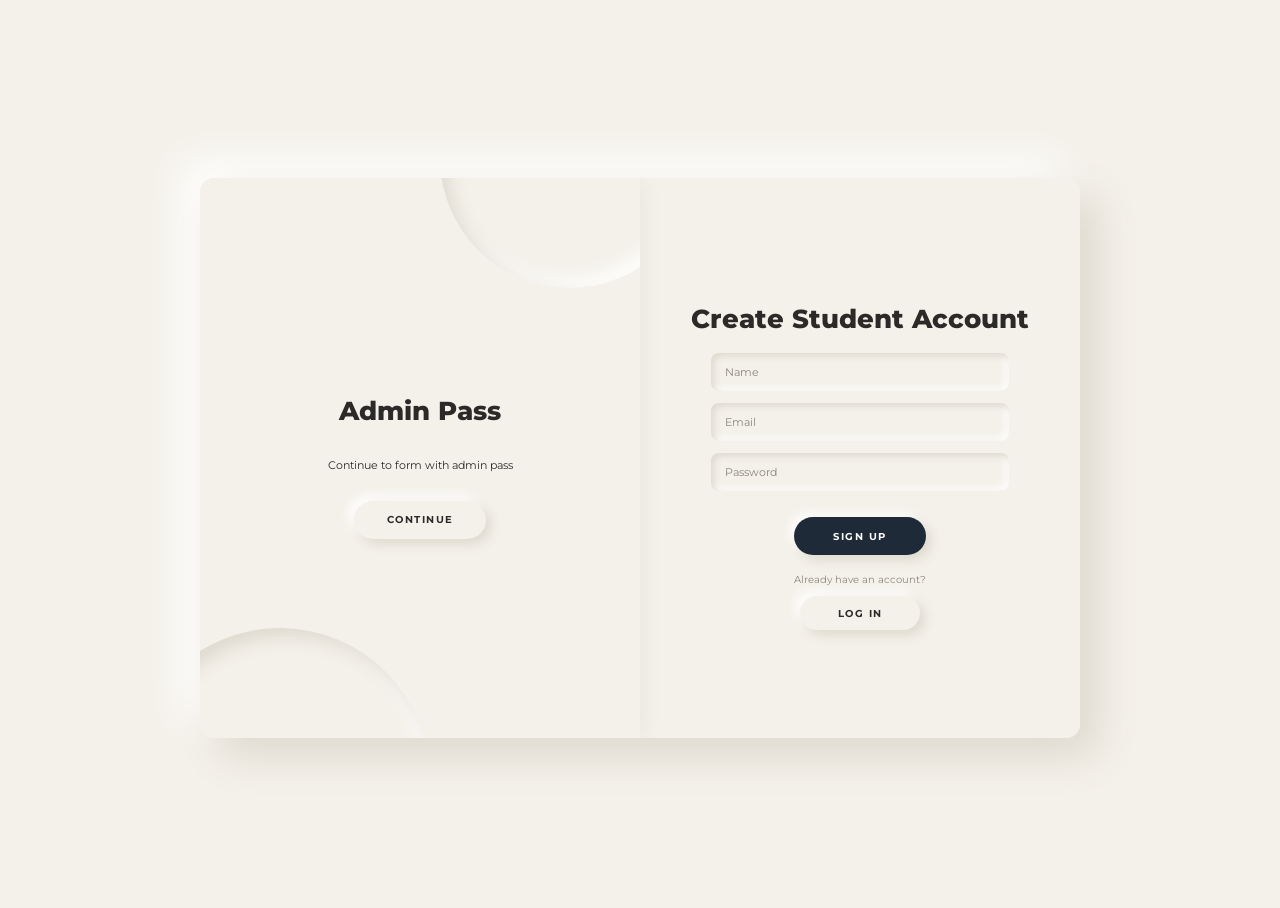
==== index.html @ 4ea73417 "Update index.html" ====
<!DOCTYPE html>
<html lang="en">
<head>
<meta charset="utf-8">
<meta name="viewport" content="width=device-width, initial-scale=1, viewport-fit=cover">
<title>Enrollment System</title>
<link href="https://fonts.googleapis.com/css2?family=Montserrat:wght@400;600;700;800&display=swap" rel="stylesheet">
<style>
:root{
  --bg:#F4F1EA; --sd:#DDD9CE; --sl:#FFFFFF; --text:#2C2A29; --muted:#8A857F;
  --navy:#1E2A38; --on-navy:#FFFFFF; --gold:#C5A880; --err:#B3402F;
  box-sizing:border-box; padding-top:env(safe-area-inset-top,0px); padding-bottom:env(safe-area-inset-bottom,0px);
}
@media (prefers-color-scheme:dark){:root:not([data-theme="light"]){
  --bg:#26282d; --sd:#1b1c20; --sl:#31343b; --text:#ECE8E0; --muted:#9A958D; --navy:#C5A880; --on-navy:#1E2A38; --err:#E8806E;}}
:root[data-theme="dark"]{--bg:#26282d; --sd:#1b1c20; --sl:#31343b; --text:#ECE8E0; --muted:#9A958D; --navy:#C5A880; --on-navy:#1E2A38; --err:#E8806E;}
,::before,*::after{margin:0;padding:0;box-sizing:border-box;user-select:none}
html{height:100%;scroll-padding-top:env(safe-area-inset-top,0px)}
body{min-height:100%;height:100%;display:flex;justify-content:center;align-items:center;background:var(--bg);color:var(--text);font-family:'Montserrat',system-ui,sans-serif;overflow:hidden}
.fit{width:calc(880px*var(--s,1));height:calc(560px*var(--s,1))}
.stage{width:880px;height:560px;position:relative;transform:scale(var(--s,1));transform-origin:0 0}
/* the shape morphs: rounded card -> circle -> card */
.shape{position:absolute;left:50%;top:50%;translate:-50% -50%;width:880px;height:560px;border-radius:14px;background:var(--bg);overflow:hidden;
  box-shadow:18px 18px 40px var(--sd),-18px -18px 40px var(--sl)}
.content{position:absolute;left:50%;top:50%;width:880px;height:560px;margin:-280px 0 0 -440px}
.layer{position:absolute;inset:0;background:var(--bg);display:flex}
.layer.hidden{visibility:hidden}
.half{position:relative;width:50%;height:100%;display:flex;flex-direction:column;align-items:center;justify-content:center;text-align:center;padding:0 48px;overflow:hidden}
.overlay{box-shadow:0 0 24px rgba(0,0,0,.06);z-index:1}
/* wheel icon shown while the card is a circle */
.wheel{position:absolute;left:50%;top:50%;width:150px;height:150px;margin:-75px 0 0 -75px;opacity:0;pointer-events:none}
.wheel img{width:100%;height:100%;object-fit:contain;display:block}
.wheel svg{width:100%;height:100%;fill:none;stroke:var(--gold);stroke-width:3;stroke-linecap:round}
h1{font-size:26px;font-weight:800;margin-bottom:18px}
p.sub{font-size:11px;line-height:1.7;margin-bottom:26px;max-width:210px}
.social{display:flex;gap:14px;margin-bottom:16px}
.social a{width:36px;height:36px;border-radius:50%;display:grid;place-items:center;color:var(--text);
  box-shadow:4px 4px 9px var(--sd),-4px -4px 9px var(--sl);font-size:12px;font-weight:800;cursor:pointer}
.social svg{width:13px;height:13px;fill:currentColor}
.or{font-size:9px;letter-spacing:1px;color:var(--muted);margin-bottom:14px;text-transform:uppercase}
input{width:270px;height:38px;border:0;outline:0;border-radius:8px;background:var(--bg);padding:0 14px;margin-bottom:12px;
  font:400 11px 'Montserrat',sans-serif;color:var(--text);box-shadow:inset 3px 3px 7px var(--sd),inset -3px -3px 7px var(--sl);user-select:text}
input::placeholder{color:var(--muted)}
.forgot{font-size:10px;border-bottom:1px solid var(--muted);padding-bottom:2px;margin:4px 0 8px}
.btn{height:38px;min-width:132px;padding:0 28px;border:0;border-radius:20px;font:700 10px 'Montserrat',sans-serif;letter-spacing:1.5px;text-transform:uppercase;cursor:pointer;margin-top:14px;transition:transform .2s,box-shadow .2s}
.btn.fill{background:var(--navy);color:var(--on-navy);box-shadow:5px 5px 12px var(--sd),-4px -4px 10px var(--sl)}
.btn.ghost{background:var(--bg);color:var(--text);box-shadow:5px 5px 12px var(--sd),-5px -5px 12px var(--sl);margin-top:0}
.btn.small{height:34px;min-width:120px}
.btn:hover{transform:translateY(-1px)}
.btn:active{transform:scale(.97);box-shadow:inset 3px 3px 7px var(--sd),inset -3px -3px 7px var(--sl)}
.btn:disabled{opacity:.6;cursor:wait}
.panel{display:flex;flex-direction:column;align-items:center;width:100%}
.panel[hidden]{display:none}
.alt{font-size:10px;color:var(--muted);margin:18px 0 10px}
.msg{position:absolute;left:0;right:0;bottom:30px;padding:0 40px;min-height:14px;font-size:10px;font-weight:600;color:var(--err)}
.orb{position:absolute;border-radius:50%;background:var(--bg);box-shadow:inset 8px 8px 18px var(--sd),inset -8px -8px 18px var(--sl);pointer-events:none}
.o1{width:260px;height:260px;top:-150px;right:-60px}
.o2{width:300px;height:300px;bottom:-190px;left:-70px}
</style>
</head>
<body>
<div class="fit"><div class="stage">
 <div class="shape" id="shape">
  <div class="content" id="content">

   <!-- Screen 1: Admin Pass | Create Student Account (or student log in) -->
   <div class="layer" id="s1">
    <div class="half overlay">
      <div class="orb o1"></div><div class="orb o2"></div>
      <h1>Admin Pass</h1>
      <p class="sub">Continue to form with admin pass</p>
      <button class="btn ghost" data-go>Continue</button>
    </div>
    <div class="half">
      <!-- new student: create account -->
      <div class="panel" id="pSignup">
        <h1>Create Student Account</h1>
        <input id="suName" placeholder="Name" aria-label="Name" autocomplete="name"><input id="suEmail" placeholder="Email" type="email" aria-label="Email" autocomplete="email"><input id="suPass" placeholder="Password" type="password" aria-label="Password" autocomplete="new-password">
        <button class="btn fill" id="btnSignup" type="button">Sign up</button>
        <div class="alt">Already have an account?</div>
        <button class="btn ghost small" id="toLogin" type="button">Log in</button>
      </div>
      <!-- returning student: log in -->
      <div class="panel" id="pLogin" hidden>
        <h1>Student Log in</h1>
        <input id="stEmail" placeholder="Email" type="email" aria-label="Email" autocomplete="email"><input id="stPass" placeholder="Password" type="password" aria-label="Password" autocomplete="current-password">
        <button class="btn fill" id="btnStLogin" type="button">Log in</button>
        <div class="alt">New here?</div>
        <button class="btn ghost small" id="toSignup" type="button">Create account</button>
      </div>
      <div class="msg" id="suMsg" role="alert"></div>
      <div class="msg" id="stMsg" role="alert"></div>
    </div>
   </div>

   <!-- Screen 2: Admin sign in | Student Pass -->
   <div class="layer hidden" id="s2">
    <div class="half">
      <h1>Admin Pass</h1>

      <input id="siEmail" placeholder="Email" type="email" aria-label="Email" autocomplete="email"><input id="siPass" placeholder="Password" type="password" aria-label="Password" autocomplete="current-password">

      <button class="btn fill" id="btnSignin" type="button" style="margin-top:6px">Sign in</button>
      <div class="msg" id="siMsg" role="alert"></div>
    </div>
    <div class="half overlay">
      <div class="orb o1"></div><div class="orb o2"></div>
      <h1>Student Pass</h1>
      <p class="sub">Continue using student account</p>
      <button class="btn ghost" data-go>Sign up</button>
    </div>
   </div>

  </div>
  <div class="wheel" id="wheel">
      <img src="ths.png" alt="">
  </div>
 </div>
</div></div>
<script>
(function(){
  var DURATION=2400, CIRCLE=300;           // total ms, circle diameter px
  var shape=document.getElementById('shape'), content=document.getElementById('content'), wheel=document.getElementById('wheel');
  var s1=document.getElementById('s1'), s2=document.getElementById('s2'), showing=s1, busy=false;
  var reduce=window.matchMedia&&matchMedia('(prefers-reduced-motion:reduce)').matches;

  var icons='<a aria-label="Facebook"><svg viewBox="0 0 320 512"><path d="M279.14 288l14.22-92.66h-88.91v-60.13c0-25.35 12.42-50.06 52.24-50.06h40.42V6.26S260.43 0 225.36 0c-73.22 0-121.08 44.38-121.08 124.72v70.62H22.89V288h81.39v224h100.17V288z"/></svg></a>'+
   '<a aria-label="LinkedIn">in</a>'+
   '<a aria-label="X"><svg viewBox="0 0 512 512"><path d="M389.2 48h70.6L305.6 224.2 487 464H345L233.7 318.6 106.5 464H35.8L200.7 275.5 26.8 48H172.4L272.9 180.9 389.2 48zM364.4 421.8h39.1L151.1 88h-42L364.4 421.8z"/></svg></a>';
  document.querySelectorAll('[data-soc]').forEach(function(n){n.innerHTML=icons;});

  var EASE='cubic-bezier(.65,0,.35,1)';
  function swap(){
    var to=showing===s1?s2:s1;
    to.classList.remove('hidden'); showing.classList.add('hidden'); showing=to;
    suMsg.textContent=''; siMsg.textContent=''; stMsg.textContent='';
  }
  function go(midFn){            // midFn = what to change while the wheel is spinning (default: swap the two screens)
    if(busy)return; busy=true;
    if(reduce){(midFn||swap)();busy=false;return;}
    var c=CIRCLE+'px';
    // card -> circle (0-.28) | hold & spin as a wheel (.28-.72, content swaps at .5) | circle -> card (.72-1)
    shape.animate([
      {width:'880px',height:'560px',borderRadius:'14px',transform:'rotate(0deg)',offset:0,easing:EASE},
      {width:c,height:c,borderRadius:'50%',transform:'rotate(0deg)',offset:.28,easing:'cubic-bezier(.45,0,.55,1)'},
      {width:c,height:c,borderRadius:'50%',transform:'rotate(360deg)',offset:.72,easing:EASE},
      {width:'880px',height:'560px',borderRadius:'14px',transform:'rotate(360deg)',offset:1}
    ],{duration:DURATION});
    content.animate([{opacity:1,offset:0},{opacity:0,offset:.12},{opacity:0,offset:.8},{opacity:1,offset:.95},{opacity:1,offset:1}],{duration:DURATION});
    wheel.animate([{opacity:0,offset:0},{opacity:0,offset:.2},{opacity:1,offset:.32},{opacity:1,offset:.68},{opacity:0,offset:.78},{opacity:0,offset:1}],{duration:DURATION});
    setTimeout(midFn||swap,DURATION*.5);
    setTimeout(function(){busy=false;},DURATION);
  }
  document.querySelectorAll('[data-go]').forEach(function(b){b.addEventListener('click',function(){go();});});

  /* ---- connect to the Java server (/signup, /signin) ---- */
  var suMsg=document.getElementById('suMsg'), siMsg=document.getElementById('siMsg'), stMsg=document.getElementById('stMsg');
  function submit(url,fields,btn,msg){
    msg.textContent=''; btn.disabled=true;
    fetch(url,{method:'POST',credentials:'same-origin',
      headers:{'Content-Type':'application/x-www-form-urlencoded'},body:new URLSearchParams(fields)})
      .then(function(r){return r.json();})
      .then(function(j){
        if(j.ok){location.href=j.redirect;}
        else{msg.textContent=j.error||'Something went wrong.';btn.disabled=false;}
      })
      .catch(function(){msg.textContent='Cannot reach the server. Is it running?';btn.disabled=false;});
  }
  var btnSignup=document.getElementById('btnSignup'), btnSignin=document.getElementById('btnSignin'), btnStLogin=document.getElementById('btnStLogin');
  var stEmail=document.getElementById('stEmail'), stPass=document.getElementById('stPass');
  btnSignup.addEventListener('click',function(){
    submit('/signup',{name:suName.value,email:suEmail.value,password:suPass.value},btnSignup,suMsg);
  });
  btnSignin.addEventListener('click',function(){
    submit('/signin',{email:siEmail.value,password:siPass.value},btnSignin,siMsg);
  });
  btnStLogin.addEventListener('click',function(){
    submit('/signin',{email:stEmail.value,password:stPass.value},btnStLogin,stMsg);
  });
  [suName,suEmail,suPass].forEach(function(i){i.addEventListener('keydown',function(e){if(e.key==='Enter')btnSignup.click();});});
  [siEmail,siPass].forEach(function(i){i.addEventListener('keydown',function(e){if(e.key==='Enter')btnSignin.click();});});
  [stEmail,stPass].forEach(function(i){i.addEventListener('keydown',function(e){if(e.key==='Enter')btnStLogin.click();});});

  /* ---- student: switch between "Create account" and "Log in" ---- */
  var pSignup=document.getElementById('pSignup'), pLogin=document.getElementById('pLogin');
  function showLogin(on){
    pSignup.hidden=on; pLogin.hidden=!on;
    suMsg.textContent=''; stMsg.textContent='';
    (on?stEmail:suName).focus();
  }
  document.getElementById('toLogin').addEventListener('click',function(){go(function(){showLogin(true);});});
  document.getElementById('toSignup').addEventListener('click',function(){go(function(){showLogin(false);});});

  function fit(){
    var s=Math.min(1,(window.innerWidth-24)/880,(window.innerHeight-24)/560);
    document.documentElement.style.setProperty('--s',Math.max(.3,s));
  }
  window.addEventListener('resize',fit); fit();
})();
</script>
</body>
</html>
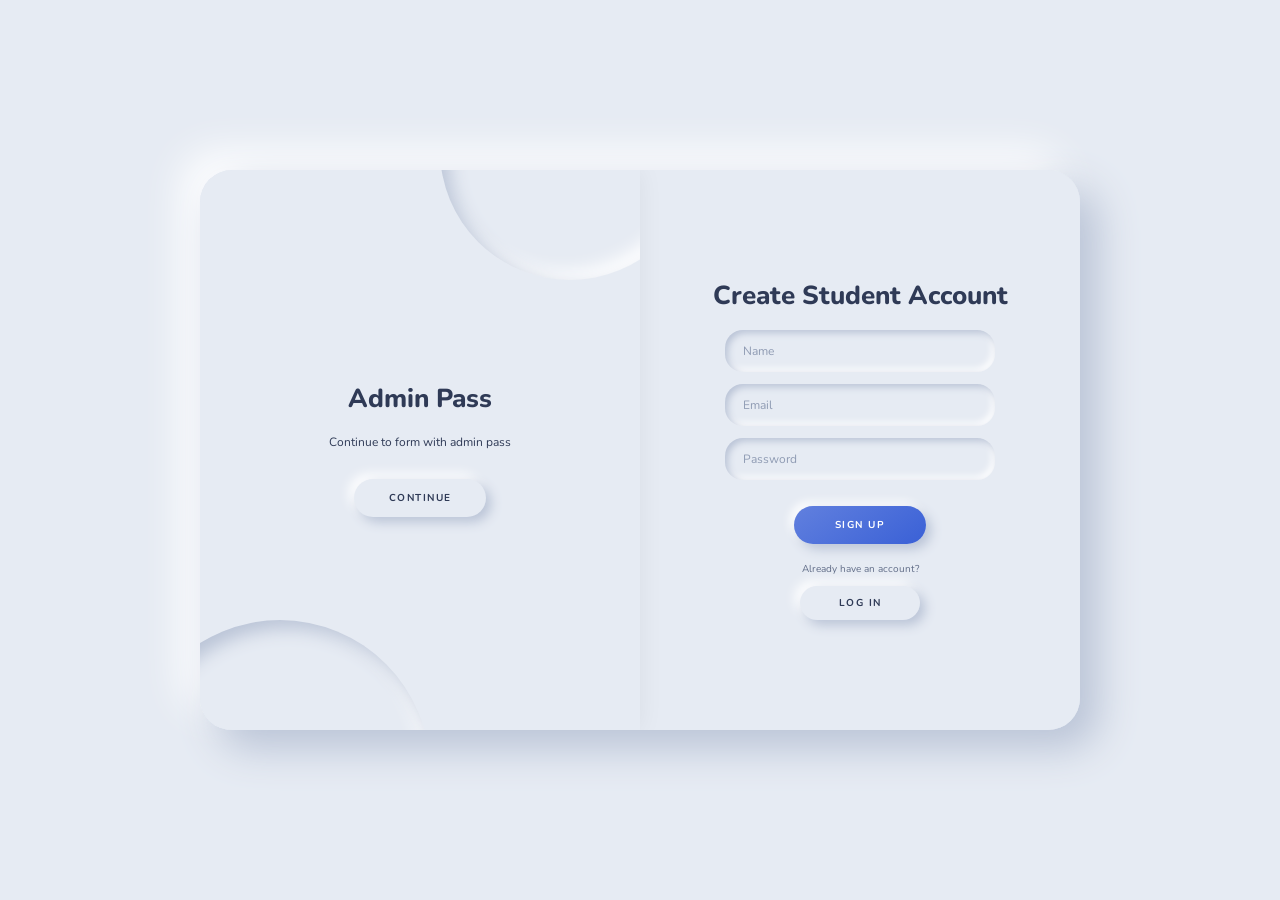
==== commit 0f8d2360: "Update index.html" ====
--- a/index.html
+++ b/index.html
@@ -4,23 +4,23 @@
 <meta charset="utf-8">
 <meta name="viewport" content="width=device-width, initial-scale=1, viewport-fit=cover">
 <title>Enrollment System</title>
-<link href="https://fonts.googleapis.com/css2?family=Montserrat:wght@400;600;700;800&display=swap" rel="stylesheet">
+<link href="https://fonts.googleapis.com/css2?family=Nunito:wght@400;600;700;800&display=swap" rel="stylesheet">
 <style>
 :root{
-  --bg:#F4F1EA; --sd:#DDD9CE; --sl:#FFFFFF; --text:#2C2A29; --muted:#8A857F;
-  --navy:#1E2A38; --on-navy:#FFFFFF; --gold:#C5A880; --err:#B3402F;
+  --bg:#e6ebf3; --sd:#b9c3d6; --sl:#FFFFFF; --text:#2f3a56; --muted:#5f6b86;
+  --navy:#3a60d6; --on-navy:#FFFFFF; --gold:#3a60d6; --err:#B3402F;
   box-sizing:border-box; padding-top:env(safe-area-inset-top,0px); padding-bottom:env(safe-area-inset-bottom,0px);
 }
 @media (prefers-color-scheme:dark){:root:not([data-theme="light"]){
-  --bg:#26282d; --sd:#1b1c20; --sl:#31343b; --text:#ECE8E0; --muted:#9A958D; --navy:#C5A880; --on-navy:#1E2A38; --err:#E8806E;}}
-:root[data-theme="dark"]{--bg:#26282d; --sd:#1b1c20; --sl:#31343b; --text:#ECE8E0; --muted:#9A958D; --navy:#C5A880; --on-navy:#1E2A38; --err:#E8806E;}
-,::before,*::after{margin:0;padding:0;box-sizing:border-box;user-select:none}
+  --bg:#2a2e38; --sd:#1d2028; --sl:#363b47; --text:#e6e9f2; --muted:#a3abc0; --navy:#8ea6ff; --on-navy:#1d2028; --gold:#8ea6ff; --err:#E8806E;}}
+:root[data-theme="dark"]{--bg:#2a2e38; --sd:#1d2028; --sl:#363b47; --text:#e6e9f2; --muted:#a3abc0; --navy:#8ea6ff; --on-navy:#1d2028; --gold:#8ea6ff; --err:#E8806E;}
+*,*::before,*::after{margin:0;padding:0;box-sizing:border-box;user-select:none}
 html{height:100%;scroll-padding-top:env(safe-area-inset-top,0px)}
-body{min-height:100%;height:100%;display:flex;justify-content:center;align-items:center;background:var(--bg);color:var(--text);font-family:'Montserrat',system-ui,sans-serif;overflow:hidden}
+body{min-height:100%;height:100%;display:flex;justify-content:center;align-items:center;background:var(--bg);color:var(--text);font-family:'Nunito',system-ui,sans-serif;overflow:hidden}
 .fit{width:calc(880px*var(--s,1));height:calc(560px*var(--s,1))}
 .stage{width:880px;height:560px;position:relative;transform:scale(var(--s,1));transform-origin:0 0}
 /* the shape morphs: rounded card -> circle -> card */
-.shape{position:absolute;left:50%;top:50%;translate:-50% -50%;width:880px;height:560px;border-radius:14px;background:var(--bg);overflow:hidden;
+.shape{position:absolute;left:50%;top:50%;translate:-50% -50%;width:880px;height:560px;border-radius:32px;background:var(--bg);overflow:hidden;
   box-shadow:18px 18px 40px var(--sd),-18px -18px 40px var(--sl)}
 .content{position:absolute;left:50%;top:50%;width:880px;height:560px;margin:-280px 0 0 -440px}
 .layer{position:absolute;inset:0;background:var(--bg);display:flex}
@@ -31,19 +31,21 @@
 .wheel{position:absolute;left:50%;top:50%;width:150px;height:150px;margin:-75px 0 0 -75px;opacity:0;pointer-events:none}
 .wheel img{width:100%;height:100%;object-fit:contain;display:block}
 .wheel svg{width:100%;height:100%;fill:none;stroke:var(--gold);stroke-width:3;stroke-linecap:round}
-h1{font-size:26px;font-weight:800;margin-bottom:18px}
-p.sub{font-size:11px;line-height:1.7;margin-bottom:26px;max-width:210px}
+h1{font-size:26px;font-weight:800;line-height:1.2;margin-bottom:18px}
+p.sub{font-size:12px;line-height:1.7;margin-bottom:26px;max-width:210px}
 .social{display:flex;gap:14px;margin-bottom:16px}
 .social a{width:36px;height:36px;border-radius:50%;display:grid;place-items:center;color:var(--text);
   box-shadow:4px 4px 9px var(--sd),-4px -4px 9px var(--sl);font-size:12px;font-weight:800;cursor:pointer}
 .social svg{width:13px;height:13px;fill:currentColor}
 .or{font-size:9px;letter-spacing:1px;color:var(--muted);margin-bottom:14px;text-transform:uppercase}
-input{width:270px;height:38px;border:0;outline:0;border-radius:8px;background:var(--bg);padding:0 14px;margin-bottom:12px;
-  font:400 11px 'Montserrat',sans-serif;color:var(--text);box-shadow:inset 3px 3px 7px var(--sd),inset -3px -3px 7px var(--sl);user-select:text}
-input::placeholder{color:var(--muted)}
+input{width:270px;height:42px;transition:box-shadow .2s;border:0;outline:0;border-radius:18px;background:var(--bg);padding:0 18px;margin-bottom:12px;
+  font:500 12px 'Nunito',sans-serif;color:var(--text);box-shadow:inset 3px 3px 7px var(--sd),inset -3px -3px 7px var(--sl);user-select:text}
+input::placeholder{color:#8f9bb3;font-weight:400}
+input:focus{box-shadow:inset 3px 3px 7px var(--sd),inset -3px -3px 7px var(--sl),0 0 0 3px color-mix(in srgb,var(--navy) 45%,transparent)}
+.btn:focus-visible,.social a:focus-visible{outline:3px solid color-mix(in srgb,var(--navy) 55%,transparent);outline-offset:3px}
 .forgot{font-size:10px;border-bottom:1px solid var(--muted);padding-bottom:2px;margin:4px 0 8px}
-.btn{height:38px;min-width:132px;padding:0 28px;border:0;border-radius:20px;font:700 10px 'Montserrat',sans-serif;letter-spacing:1.5px;text-transform:uppercase;cursor:pointer;margin-top:14px;transition:transform .2s,box-shadow .2s}
-.btn.fill{background:var(--navy);color:var(--on-navy);box-shadow:5px 5px 12px var(--sd),-4px -4px 10px var(--sl)}
+.btn{height:38px;min-width:132px;padding:0 28px;border:0;border-radius:20px;font:700 10px 'Nunito',sans-serif;letter-spacing:1.5px;text-transform:uppercase;cursor:pointer;margin-top:14px;transition:transform .2s,box-shadow .2s}
+.btn.fill{background:linear-gradient(145deg,color-mix(in srgb,var(--navy) 80%,#fff),var(--navy));color:var(--on-navy);box-shadow:5px 5px 12px var(--sd),-4px -4px 10px var(--sl)}
 .btn.ghost{background:var(--bg);color:var(--text);box-shadow:5px 5px 12px var(--sd),-5px -5px 12px var(--sl);margin-top:0}
 .btn.small{height:34px;min-width:120px}
 .btn:hover{transform:translateY(-1px)}
@@ -141,10 +143,10 @@
     var c=CIRCLE+'px';
     // card -> circle (0-.28) | hold & spin as a wheel (.28-.72, content swaps at .5) | circle -> card (.72-1)
     shape.animate([
-      {width:'880px',height:'560px',borderRadius:'14px',transform:'rotate(0deg)',offset:0,easing:EASE},
+      {width:'880px',height:'560px',borderRadius:'32px',transform:'rotate(0deg)',offset:0,easing:EASE},
       {width:c,height:c,borderRadius:'50%',transform:'rotate(0deg)',offset:.28,easing:'cubic-bezier(.45,0,.55,1)'},
       {width:c,height:c,borderRadius:'50%',transform:'rotate(360deg)',offset:.72,easing:EASE},
-      {width:'880px',height:'560px',borderRadius:'14px',transform:'rotate(360deg)',offset:1}
+      {width:'880px',height:'560px',borderRadius:'32px',transform:'rotate(360deg)',offset:1}
     ],{duration:DURATION});
     content.animate([{opacity:1,offset:0},{opacity:0,offset:.12},{opacity:0,offset:.8},{opacity:1,offset:.95},{opacity:1,offset:1}],{duration:DURATION});
     wheel.animate([{opacity:0,offset:0},{opacity:0,offset:.2},{opacity:1,offset:.32},{opacity:1,offset:.68},{opacity:0,offset:.78},{opacity:0,offset:1}],{duration:DURATION});
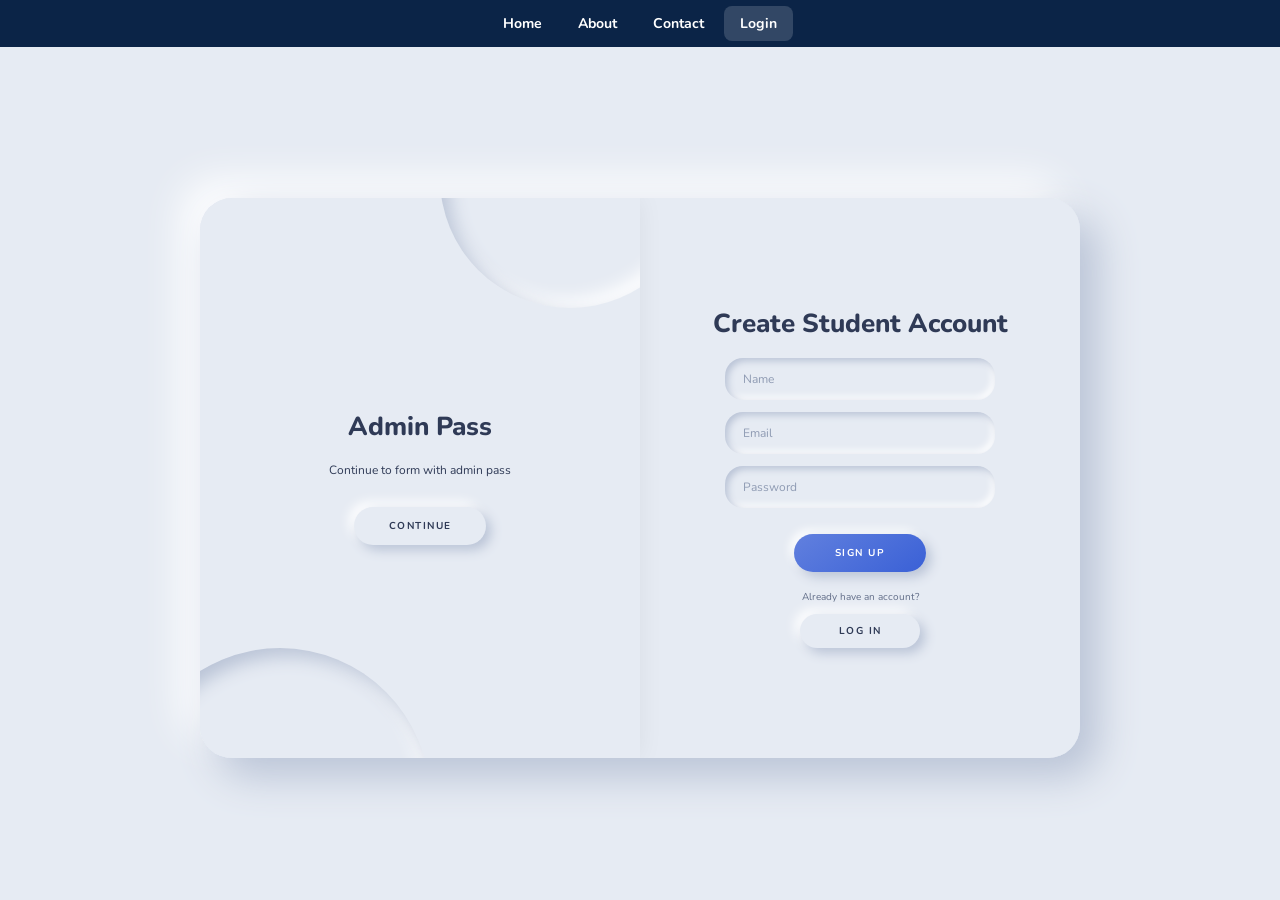
==== commit be3ebe24: "Update index.html" ====
--- a/index.html
+++ b/index.html
@@ -9,63 +9,291 @@
 :root{
   --bg:#e6ebf3; --sd:#b9c3d6; --sl:#FFFFFF; --text:#2f3a56; --muted:#5f6b86;
   --navy:#3a60d6; --on-navy:#FFFFFF; --gold:#3a60d6; --err:#B3402F;
-  box-sizing:border-box; padding-top:env(safe-area-inset-top,0px); padding-bottom:env(safe-area-inset-bottom,0px);
-}
-@media (prefers-color-scheme:dark){:root:not([data-theme="light"]){
-  --bg:#2a2e38; --sd:#1d2028; --sl:#363b47; --text:#e6e9f2; --muted:#a3abc0; --navy:#8ea6ff; --on-navy:#1d2028; --gold:#8ea6ff; --err:#E8806E;}}
-:root[data-theme="dark"]{--bg:#2a2e38; --sd:#1d2028; --sl:#363b47; --text:#e6e9f2; --muted:#a3abc0; --navy:#8ea6ff; --on-navy:#1d2028; --gold:#8ea6ff; --err:#E8806E;}
-*,*::before,*::after{margin:0;padding:0;box-sizing:border-box;user-select:none}
-html{height:100%;scroll-padding-top:env(safe-area-inset-top,0px)}
-body{min-height:100%;height:100%;display:flex;justify-content:center;align-items:center;background:var(--bg);color:var(--text);font-family:'Nunito',system-ui,sans-serif;overflow:hidden}
-.fit{width:calc(880px*var(--s,1));height:calc(560px*var(--s,1))}
-.stage{width:880px;height:560px;position:relative;transform:scale(var(--s,1));transform-origin:0 0}
-/* the shape morphs: rounded card -> circle -> card */
-.shape{position:absolute;left:50%;top:50%;translate:-50% -50%;width:880px;height:560px;border-radius:32px;background:var(--bg);overflow:hidden;
-  box-shadow:18px 18px 40px var(--sd),-18px -18px 40px var(--sl)}
-.content{position:absolute;left:50%;top:50%;width:880px;height:560px;margin:-280px 0 0 -440px}
-.layer{position:absolute;inset:0;background:var(--bg);display:flex}
-.layer.hidden{visibility:hidden}
-.half{position:relative;width:50%;height:100%;display:flex;flex-direction:column;align-items:center;justify-content:center;text-align:center;padding:0 48px;overflow:hidden}
-.overlay{box-shadow:0 0 24px rgba(0,0,0,.06);z-index:1}
-/* wheel icon shown while the card is a circle */
-.wheel{position:absolute;left:50%;top:50%;width:150px;height:150px;margin:-75px 0 0 -75px;opacity:0;pointer-events:none}
-.wheel img{width:100%;height:100%;object-fit:contain;display:block}
-.wheel svg{width:100%;height:100%;fill:none;stroke:var(--gold);stroke-width:3;stroke-linecap:round}
-h1{font-size:26px;font-weight:800;line-height:1.2;margin-bottom:18px}
-p.sub{font-size:12px;line-height:1.7;margin-bottom:26px;max-width:210px}
-.social{display:flex;gap:14px;margin-bottom:16px}
-.social a{width:36px;height:36px;border-radius:50%;display:grid;place-items:center;color:var(--text);
-  box-shadow:4px 4px 9px var(--sd),-4px -4px 9px var(--sl);font-size:12px;font-weight:800;cursor:pointer}
-.social svg{width:13px;height:13px;fill:currentColor}
-.or{font-size:9px;letter-spacing:1px;color:var(--muted);margin-bottom:14px;text-transform:uppercase}
-input{width:270px;height:42px;transition:box-shadow .2s;border:0;outline:0;border-radius:18px;background:var(--bg);padding:0 18px;margin-bottom:12px;
-  font:500 12px 'Nunito',sans-serif;color:var(--text);box-shadow:inset 3px 3px 7px var(--sd),inset -3px -3px 7px var(--sl);user-select:text}
-input::placeholder{color:#8f9bb3;font-weight:400}
-input:focus{box-shadow:inset 3px 3px 7px var(--sd),inset -3px -3px 7px var(--sl),0 0 0 3px color-mix(in srgb,var(--navy) 45%,transparent)}
-.btn:focus-visible,.social a:focus-visible{outline:3px solid color-mix(in srgb,var(--navy) 55%,transparent);outline-offset:3px}
-.forgot{font-size:10px;border-bottom:1px solid var(--muted);padding-bottom:2px;margin:4px 0 8px}
-.btn{height:38px;min-width:132px;padding:0 28px;border:0;border-radius:20px;font:700 10px 'Nunito',sans-serif;letter-spacing:1.5px;text-transform:uppercase;cursor:pointer;margin-top:14px;transition:transform .2s,box-shadow .2s}
-.btn.fill{background:linear-gradient(145deg,color-mix(in srgb,var(--navy) 80%,#fff),var(--navy));color:var(--on-navy);box-shadow:5px 5px 12px var(--sd),-4px -4px 10px var(--sl)}
-.btn.ghost{background:var(--bg);color:var(--text);box-shadow:5px 5px 12px var(--sd),-5px -5px 12px var(--sl);margin-top:0}
-.btn.small{height:34px;min-width:120px}
-.btn:hover{transform:translateY(-1px)}
-.btn:active{transform:scale(.97);box-shadow:inset 3px 3px 7px var(--sd),inset -3px -3px 7px var(--sl)}
-.btn:disabled{opacity:.6;cursor:wait}
-.panel{display:flex;flex-direction:column;align-items:center;width:100%}
-.panel[hidden]{display:none}
-.alt{font-size:10px;color:var(--muted);margin:18px 0 10px}
-.msg{position:absolute;left:0;right:0;bottom:30px;padding:0 40px;min-height:14px;font-size:10px;font-weight:600;color:var(--err)}
-.orb{position:absolute;border-radius:50%;background:var(--bg);box-shadow:inset 8px 8px 18px var(--sd),inset -8px -8px 18px var(--sl);pointer-events:none}
-.o1{width:260px;height:260px;top:-150px;right:-60px}
-.o2{width:300px;height:300px;bottom:-190px;left:-70px}
+  color-scheme:light; box-sizing:border-box; padding-top:env(safe-area-inset-top,0px); padding-bottom:env(safe-area-inset-bottom,0px);
+}
+*,*::before,*::after{
+  margin:0;
+  padding:0;
+  box-sizing:border-box;
+  user-select:none
+}
+  
+html{
+  height:100%;
+  scroll-padding-top:env(safe-area-inset-top,0px)
+}
+  
+body{
+min-height:100%;
+  height:100%;
+  display:flex;
+  justify-content:center;
+  align-items:center;
+  background:var(--bg);
+  color:var(--text);
+  font-family:'Nunito',system-ui,sans-serif;overflow:hidden
+}
+  
+  
+.fit{width:calc(880px*var(--s,1));
+     height:calc(560px*var(--s,1))
+    }
+
+.stage{width:880px;
+       height:560px;
+       position:relative;
+       transform:scale(var(--s,1));
+       transform-origin:0 0
+      }
+
+.shape{
+  position:absolute;
+  left:50%;
+  top:50%;
+  translate:-50% -50%;
+  width:880px;
+  height:560px;
+  border-radius:32px;
+  background:var(--bg);
+  overflow:hidden;
+  box-shadow:18px 18px 40px var(--sd),-18px -18px 40px var(--sl)
+}
+  
+.content{position:absolute;
+         left:50%;
+         top:50%;
+         width:880px;
+         height:560px;
+         margin:-280px 0 0 -440px
+        }
+  
+.layer{position:absolute;
+       inset:0;
+       background:var(--bg);
+       display:flex
+      }
+  
+.layer.hidden{
+  visibility:hidden
+}
+  
+.half{position:relative;
+      width:50%;
+      height:100%;
+      display:flex;
+      flex-direction:column;
+      align-items:center;
+      justify-content:center;
+      text-align:center;
+      padding:0 48px;
+      overflow:hidden
+     }
+  
+.overlay{
+  box-shadow:0 0 24px rgba(0,0,0,.06);z-index:1
+        }
+
+.wheel{position:absolute;
+       left:50%;
+       top:50%;
+       width:150px;
+       height:150px;
+       margin:-75px 0 0 -75px;
+       opacity:0;pointer-events:none
+      }
+  
+.wheel img{width:100%;
+           height:100%;
+           object-fit:contain;
+           display:block
+          }
+  
+.wheel svg{width:100%;
+           height:100%;
+           fill:none;
+           stroke:var(--gold);stroke-width:3;stroke-linecap:round
+          }
+  
+h1{font-size:26px;
+   font-weight:800;
+   line-height:1.2;
+   margin-bottom:18px
+  }
+  
+p.sub{
+  font-size:12px;
+  line-height:1.7;
+  margin-bottom:26px;
+  max-width:210px
+}
+  
+.social{
+  display:flex;
+        gap:14px;
+        margin-bottom:16px
+       }
+  
+.social a{
+  width:36px;
+          height:36px;
+          border-radius:50%;
+          display:grid;
+          place-items:center;
+          color:var(--text);
+  box-shadow:4px 4px 9px var(--sd),-4px -4px 9px var(--sl);
+          font-size:12px;
+          font-weight:800;
+          cursor:pointer
+         }
+  
+.social svg{
+  width:13px;
+            height:13px;
+            fill:currentColor
+           }
+  
+.or{
+  font-size:9px;
+    letter-spacing:1px;
+    color:var(--muted);
+    margin-bottom:14px;
+    text-transform:uppercase
+   }
+  
+input{
+  width:270px;
+      height:42px;
+      transition:box-shadow .2s;
+      border:0;
+      outline:0;
+      border-radius:18px;
+      background:var(--bg);padding:0 18px;
+      margin-bottom:12px;
+  font:500 12px 'Nunito',sans-serif;color:var(--text);
+      box-shadow:inset 3px 3px 7px var(--sd),inset -3px -3px 7px var(--sl);
+      user-select:text
+     }
+  
+input::placeholder{
+  color:#8f9bb3;font-weight:400
+}
+  
+input:focus{
+  box-shadow:inset 3px 3px 7px var(--sd),inset -3px -3px 7px var(--sl),0 0 0 3px color-mix(in srgb,var(--navy) 45%,transparent)
+}
+  
+.btn:focus-visible,.social a:focus-visible{
+  outline:3px solid color-mix(in srgb,var(--navy) 55%,transparent);
+  outline-offset:3px
+}
+  
+.forgot{
+  font-size:10px;border-bottom:1px solid var(--muted);
+        padding-bottom:2px;margin:4px 0 8px
+       }
+.btn{
+  height:38px;
+     min-width:132px;
+  padding:0 28px;
+  border:0;
+  border-radius:20px;
+  font:700 10px 'Nunito',sans-serif;letter-spacing:1.5px;
+  text-transform:uppercase;
+  cursor:pointer;
+  margin-top:14px;
+  transition:transform .2s,box-shadow .2s
+}
+  
+.btn.fill{
+  background:linear-gradient(145deg,color-mix(in srgb,var(--navy) 80%,#fff),var(--navy));color:var(--on-navy);
+  box-shadow:5px 5px 12px var(--sd),-4px -4px 10px var(--sl)
+}
+  
+.btn.ghost{
+  background:var(--bg);
+  color:var(--text);
+  box-shadow:5px 5px 12px var(--sd),-5px -5px 12px var(--sl);margin-top:0
+}
+  
+.btn.small{
+  height:34px;
+  min-width:120px
+}
+  
+.btn:hover{
+  transform:translateY(-1px)
+}
+  
+.btn:active{
+  transform:scale(.97);
+  box-shadow:inset 3px 3px 7px var(--sd),inset -3px -3px 7px var(--sl)
+}
+  
+.btn:disabled {
+  opacity:.6;
+   cursor:wait
+  }
+.panel{
+  display:flex;
+  flex-direction:column;
+  align-items:center;
+  width:100%
+}
+  
+.panel[hidden]{
+  display:none
+}
+  
+.alt{
+  font-size:10px;
+  color:var(--muted);
+  margin:18px 0 10px
+}
+  
+.msg{
+  position:absolute;
+  left:0;
+  right:0;
+  bottom:30px;
+  padding:0 40px;
+  min-height:14px;
+  font-size:10px;
+  font-weight:600;
+  color:var(--err)
+}
+  
+.orb{
+  position:absolute;
+  border-radius:50%;
+  background:var(--bg);
+  box-shadow:inset 8px 8px 18px var(--sd),inset -8px -8px 18px var(--sl);pointer-events:none
+}
+  
+.o1{
+  width:260px;
+  height:260px;
+  top:-150px;
+  right:-60px
+}
+  
+.o2{
+  width:300px;
+  height:300px;
+  bottom:-190px;
+  left:-70px
+}
+  
 </style>
+<style id="slide-css">html{overflow-x:hidden}@keyframes slideIn{from{opacity:0;transform:translateX(60px)}to{opacity:1;transform:none}}@keyframes slideOut{from{opacity:1;transform:none}to{opacity:0;transform:translateX(-60px)}}body{animation:slideIn .4s ease backwards}body.slide-out{animation:slideOut .28s ease forwards;pointer-events:none}@media (prefers-reduced-motion:reduce){body,body.slide-out{animation:none}}</style>
+<style id="sitenav-css">.sitenav{position:fixed;top:0;left:0;right:0;z-index:50;background:#0b2447;display:flex;justify-content:center;gap:4px;padding:6px 12px;flex-wrap:wrap}.sitenav a{color:#fff;text-decoration:none;font:700 .88rem 'Nunito',system-ui,sans-serif;padding:8px 16px;border-radius:8px}.sitenav a:hover,.sitenav a.on{background:rgba(255,255,255,.16)}body{padding-top:56px!important;box-sizing:border-box}</style>
 </head>
 <body>
+<nav class="sitenav"><a href="/">Home</a><a href="/about.html">About</a><a href="/contact.html">Contact</a><a class="on" href="/login">Login</a></nav>
 <div class="fit"><div class="stage">
  <div class="shape" id="shape">
   <div class="content" id="content">
 
-   <!-- Screen 1: Admin Pass | Create Student Account (or student log in) -->
+   
    <div class="layer" id="s1">
     <div class="half overlay">
       <div class="orb o1"></div><div class="orb o2"></div>
@@ -74,7 +302,7 @@
       <button class="btn ghost" data-go>Continue</button>
     </div>
     <div class="half">
-      <!-- new student: create account -->
+     
       <div class="panel" id="pSignup">
         <h1>Create Student Account</h1>
         <input id="suName" placeholder="Name" aria-label="Name" autocomplete="name"><input id="suEmail" placeholder="Email" type="email" aria-label="Email" autocomplete="email"><input id="suPass" placeholder="Password" type="password" aria-label="Password" autocomplete="new-password">
@@ -82,7 +310,7 @@
         <div class="alt">Already have an account?</div>
         <button class="btn ghost small" id="toLogin" type="button">Log in</button>
       </div>
-      <!-- returning student: log in -->
+    
       <div class="panel" id="pLogin" hidden>
         <h1>Student Log in</h1>
         <input id="stEmail" placeholder="Email" type="email" aria-label="Email" autocomplete="email"><input id="stPass" placeholder="Password" type="password" aria-label="Password" autocomplete="current-password">
@@ -95,12 +323,12 @@
     </div>
    </div>
 
-   <!-- Screen 2: Admin sign in | Student Pass -->
+ 
    <div class="layer hidden" id="s2">
     <div class="half">
       <h1>Admin Pass</h1>
 
-      <input id="siEmail" placeholder="Email" type="email" aria-label="Email" autocomplete="email"><input id="siPass" placeholder="Password" type="password" aria-label="Password" autocomplete="current-password">
+      <input id="siEmail" placeholder="Name Pass" type="email" aria-label="Email" autocomplete="email"><input id="siPass" placeholder="Password" type="password" aria-label="Password" autocomplete="current-password">
 
       <button class="btn fill" id="btnSignin" type="button" style="margin-top:6px">Sign in</button>
       <div class="msg" id="siMsg" role="alert"></div>
@@ -121,7 +349,7 @@
 </div></div>
 <script>
 (function(){
-  var DURATION=2400, CIRCLE=300;           // total ms, circle diameter px
+  var DURATION=2400, CIRCLE=300;        
   var shape=document.getElementById('shape'), content=document.getElementById('content'), wheel=document.getElementById('wheel');
   var s1=document.getElementById('s1'), s2=document.getElementById('s2'), showing=s1, busy=false;
   var reduce=window.matchMedia&&matchMedia('(prefers-reduced-motion:reduce)').matches;
@@ -137,11 +365,10 @@
     to.classList.remove('hidden'); showing.classList.add('hidden'); showing=to;
     suMsg.textContent=''; siMsg.textContent=''; stMsg.textContent='';
   }
-  function go(midFn){            // midFn = what to change while the wheel is spinning (default: swap the two screens)
-    if(busy)return; busy=true;
+  function go(midFn){          
     if(reduce){(midFn||swap)();busy=false;return;}
     var c=CIRCLE+'px';
-    // card -> circle (0-.28) | hold & spin as a wheel (.28-.72, content swaps at .5) | circle -> card (.72-1)
+  
     shape.animate([
       {width:'880px',height:'560px',borderRadius:'32px',transform:'rotate(0deg)',offset:0,easing:EASE},
       {width:c,height:c,borderRadius:'50%',transform:'rotate(0deg)',offset:.28,easing:'cubic-bezier(.45,0,.55,1)'},
@@ -155,7 +382,7 @@
   }
   document.querySelectorAll('[data-go]').forEach(function(b){b.addEventListener('click',function(){go();});});
 
-  /* ---- connect to the Java server (/signup, /signin) ---- */
+ //connect sa java
   var suMsg=document.getElementById('suMsg'), siMsg=document.getElementById('siMsg'), stMsg=document.getElementById('stMsg');
   function submit(url,fields,btn,msg){
     msg.textContent=''; btn.disabled=true;
@@ -183,7 +410,7 @@
   [siEmail,siPass].forEach(function(i){i.addEventListener('keydown',function(e){if(e.key==='Enter')btnSignin.click();});});
   [stEmail,stPass].forEach(function(i){i.addEventListener('keydown',function(e){if(e.key==='Enter')btnStLogin.click();});});
 
-  /* ---- student: switch between "Create account" and "Log in" ---- */
+ //switching stu and admin
   var pSignup=document.getElementById('pSignup'), pLogin=document.getElementById('pLogin');
   function showLogin(on){
     pSignup.hidden=on; pLogin.hidden=!on;
@@ -194,11 +421,12 @@
   document.getElementById('toSignup').addEventListener('click',function(){go(function(){showLogin(false);});});
 
   function fit(){
-    var s=Math.min(1,(window.innerWidth-24)/880,(window.innerHeight-24)/560);
+    var s=Math.min(1,(window.innerWidth-24)/880,(window.innerHeight-24-56)/560);
     document.documentElement.style.setProperty('--s',Math.max(.3,s));
   }
   window.addEventListener('resize',fit); fit();
 })();
 </script>
+<script id="slide-js">(function(){document.addEventListener("click",function(e){var a=e.target.closest&&e.target.closest("a[href]");if(!a||e.defaultPrevented||e.metaKey||e.ctrlKey||e.shiftKey||e.button||a.target==="_blank"||a.hasAttribute("download"))return;var h=a.getAttribute("href");if(!h||h[0]==="#"||/^(mailto|tel|javascript):/i.test(h))return;var u=new URL(a.href,location.href);if(u.origin!==location.origin||(u.pathname===location.pathname&&u.search===location.search))return;e.preventDefault();document.body.classList.add("slide-out");setTimeout(function(){location.href=u.href},260)});window.addEventListener("pageshow",function(e){if(e.persisted)document.body.classList.remove("slide-out")})})();</script>
 </body>
 </html>
